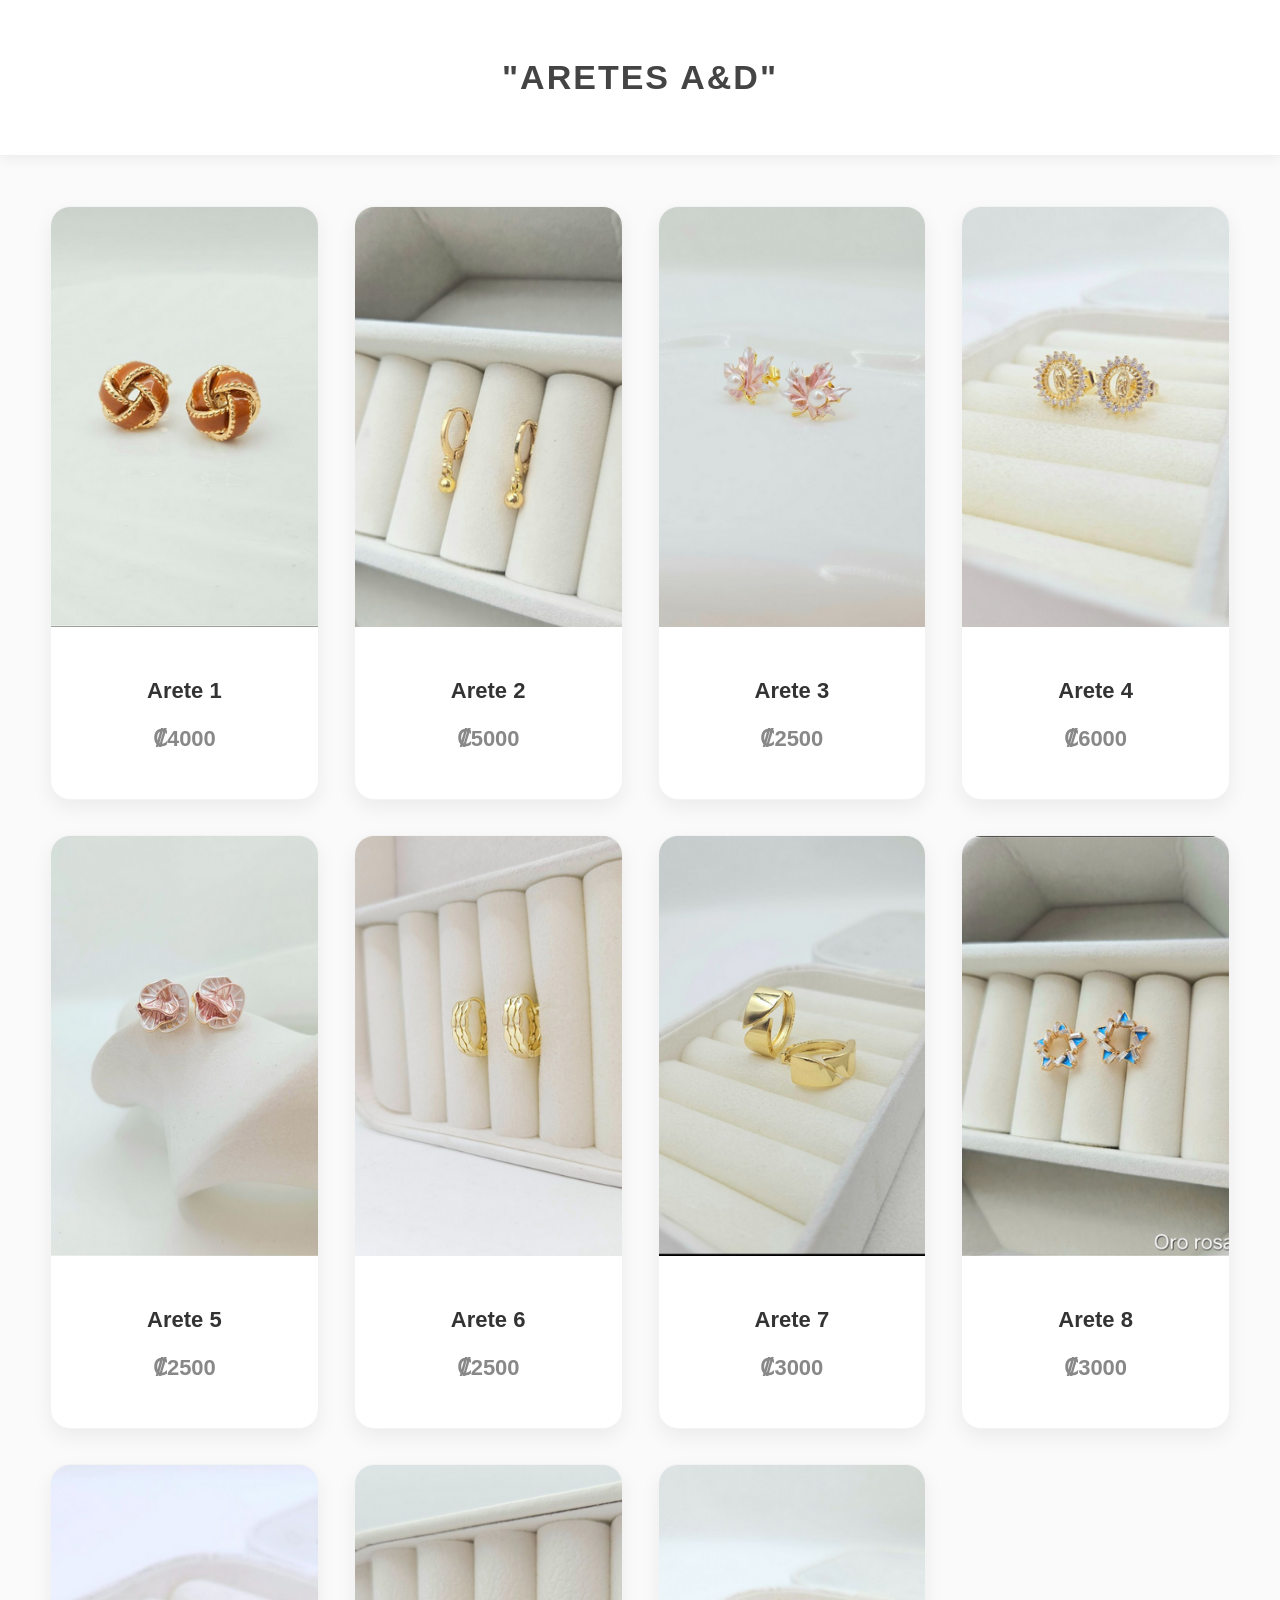
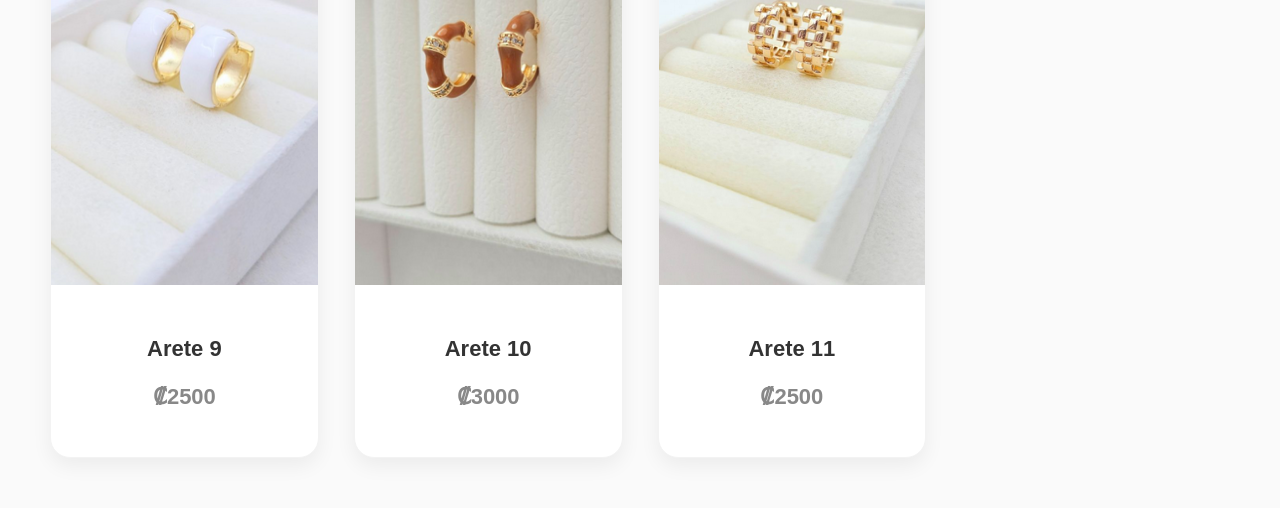
==== index.html @ ecc65268 "Rename Index.html to index.html" ====
<!DOCTYPE html>
<html lang="es">
<head>
    <meta charset="UTF-8">
    <meta name="viewport" content="width=device-width, initial-scale=1.0">
    <title>Aretes AYD</title>

    <link rel="stylesheet" href="CSS/css.css">
</head>
<body>

    <header>
        <h1>"ARETES A&D" </h1>
    </header>

    <section class="productos" id="productos"></section>

    <script src="Js/js.js"></script>

</body>
</html>
---- CSS/css.css ----
body {
    margin: 0;
    font-family: Arial, sans-serif;
    background: #fafafa;
}

/* HEADER */
header {
    text-align: center;
    padding: 35px;
    background: #ffffff;
    box-shadow: 0 4px 12px rgba(0,0,0,.05);
    border-bottom: 1px solid #f0f0f0;
}

h1 {
    color: #444;
    font-size: 34px;
    letter-spacing: 2px;
}

/* GRID PRODUCTOS */
.productos {
    display: grid;

    /* máximo 4 por fila */
    grid-template-columns: repeat(4, 1fr);

    gap: 35px;
    padding: 50px;
    max-width: 1700px;
    margin: auto;
}

/* TARJETAS */
.card {
    background: #ffffff;
    border-radius: 20px;
    overflow: hidden;
    cursor: pointer;
    transition: .35s;
    box-shadow: 0 8px 20px rgba(0,0,0,.06);
    border: 1px solid #f3f3f3;
}

/* Hover elegante */
.card:hover {
    transform: translateY(-10px);
    box-shadow: 0 18px 35px rgba(0,0,0,.12);
}

/* IMÁGENES MÁS GRANDES */
.card img {
    width: 100%;
    height: 420px;
    object-fit: cover;
}

/* TEXTO */
.info {
    padding: 25px;
    text-align: center;
}

.info h3 {
    color: #333;
    font-size: 22px;
    margin-bottom: 12px;
}

.precio {
    color: #888;
    font-weight: bold;
    font-size: 22px;
}

/* TABLET */
@media (max-width: 1200px) {
    .productos {
        grid-template-columns: repeat(3, 1fr);
    }
}

/* CELULAR */
@media (max-width: 768px) {
    .productos {
        grid-template-columns: repeat(2, 1fr);
        padding: 20px;
        gap: 20px;
    }

    .card img {
        height: 260px;
    }

    h1 {
        font-size: 24px;
    }
}
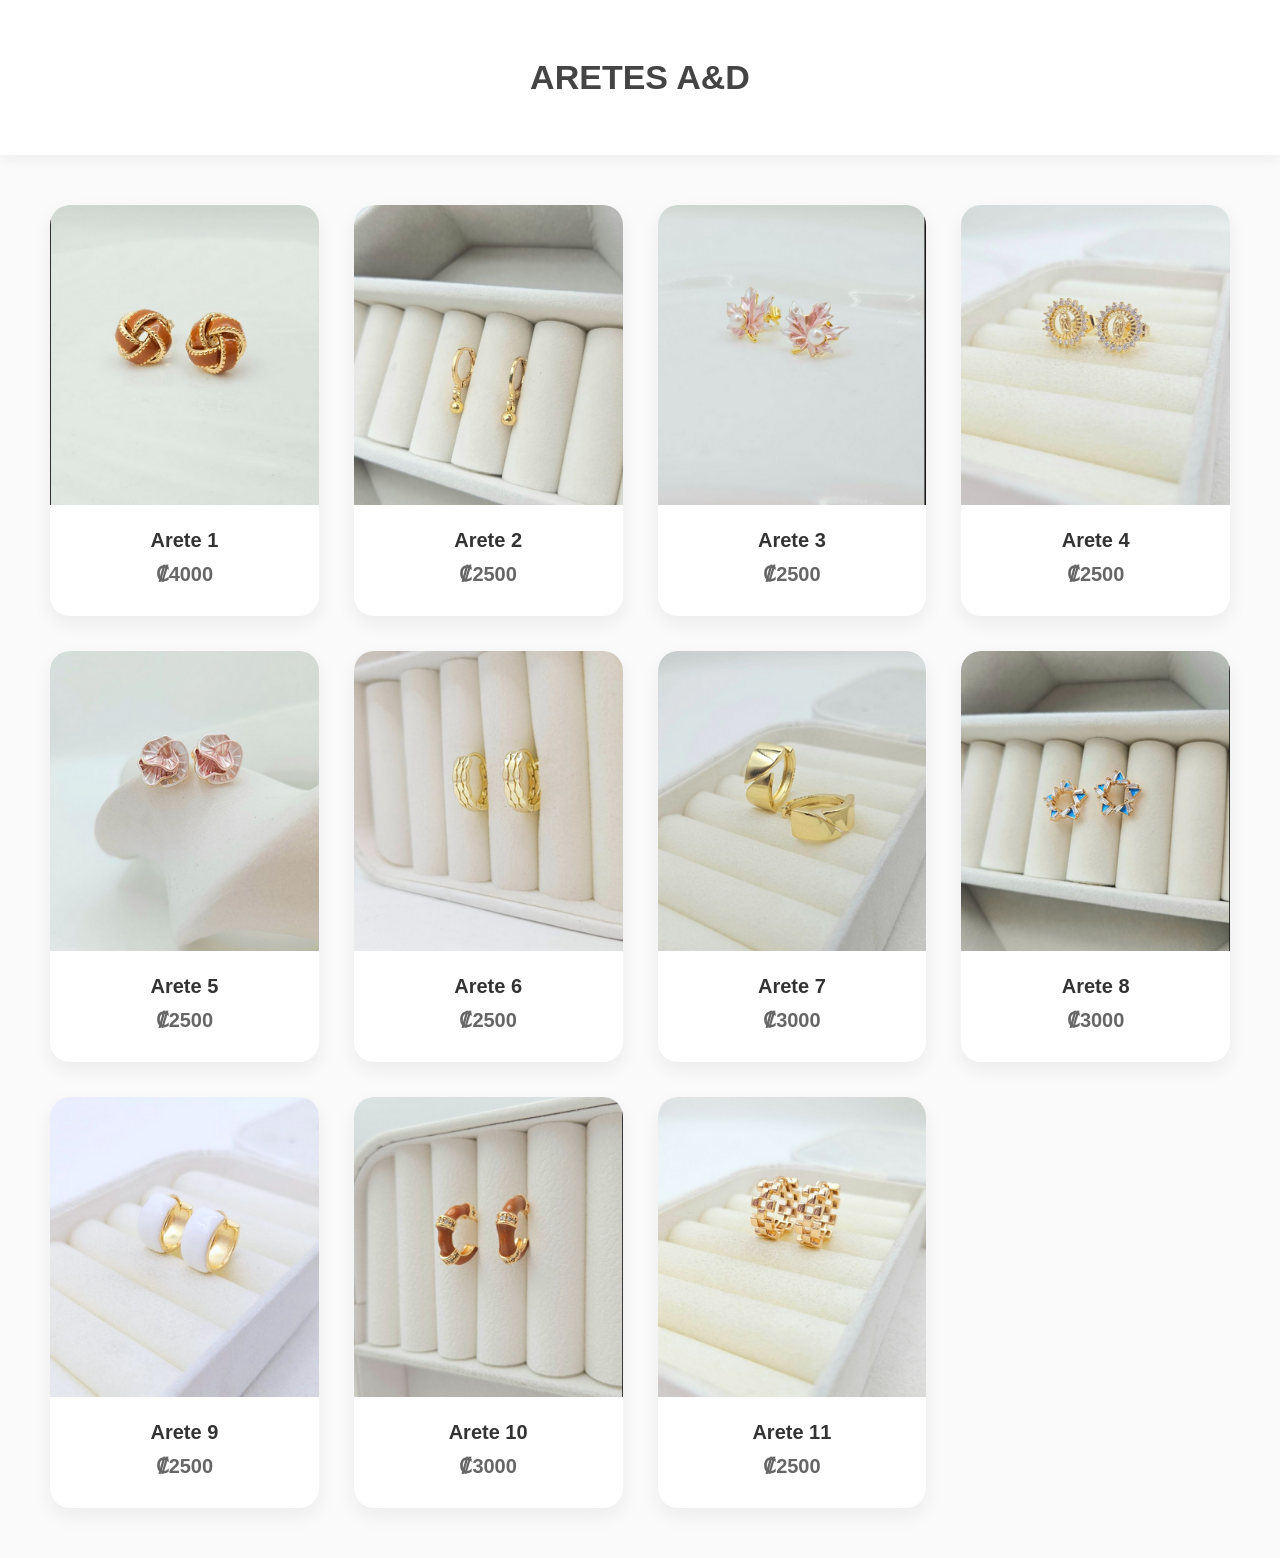
==== commit e4878f78: "arreglos" ====
--- a/index.html
+++ b/index.html
@@ -3,14 +3,13 @@
 <head>
     <meta charset="UTF-8">
     <meta name="viewport" content="width=device-width, initial-scale=1.0">
-    <title>Aretes AYD</title>
-
+    <title>Aretes A&D</title>
     <link rel="stylesheet" href="CSS/css.css">
 </head>
 <body>
 
     <header>
-        <h1>"ARETES A&D" </h1>
+        <h1>ARETES A&D</h1>
     </header>
 
     <section class="productos" id="productos"></section>
@@ -18,4 +17,4 @@
     <script src="Js/js.js"></script>
 
 </body>
-</html>
+</html>
--- a/CSS/css.css
+++ b/CSS/css.css
@@ -4,96 +4,108 @@
     background: #fafafa;
 }
 
-/* HEADER */
 header {
     text-align: center;
     padding: 35px;
-    background: #ffffff;
+    background: #fff;
     box-shadow: 0 4px 12px rgba(0,0,0,.05);
-    border-bottom: 1px solid #f0f0f0;
 }
 
 h1 {
     color: #444;
     font-size: 34px;
-    letter-spacing: 2px;
 }
 
-/* GRID PRODUCTOS */
+/* GRID */
 .productos {
     display: grid;
-
-    /* máximo 4 por fila */
     grid-template-columns: repeat(4, 1fr);
-
     gap: 35px;
     padding: 50px;
-    max-width: 1700px;
+    max-width: 1600px;
     margin: auto;
 }
 
-/* TARJETAS */
+/* CARD */
 .card {
-    background: #ffffff;
+    background: white;
     border-radius: 20px;
     overflow: hidden;
     cursor: pointer;
-    transition: .35s;
+    transition: .3s;
     box-shadow: 0 8px 20px rgba(0,0,0,.06);
-    border: 1px solid #f3f3f3;
 }
 
-/* Hover elegante */
 .card:hover {
-    transform: translateY(-10px);
-    box-shadow: 0 18px 35px rgba(0,0,0,.12);
+    transform: translateY(-8px);
 }
 
-/* IMÁGENES MÁS GRANDES */
+/* Deshabilita efectos si está agotado */
+.card.deshabilitado {
+    cursor: default;
+}
+
+.card.deshabilitado:hover {
+    transform: none;
+    box-shadow: 0 8px 20px rgba(0,0,0,.06);
+}
+
+/* IMG (Ajustada a 300px para dar espacio al texto del stock) */
 .card img {
     width: 100%;
-    height: 420px;
+    height: 300px; 
     object-fit: cover;
 }
 
-/* TEXTO */
+/* INFO */
 .info {
-    padding: 25px;
+    padding: 20px;
     text-align: center;
 }
 
 .info h3 {
+    font-size: 20px;
     color: #333;
-    font-size: 22px;
-    margin-bottom: 12px;
+    margin: 0 0 10px 0;
 }
 
 .precio {
-    color: #888;
+    font-size: 20px;
     font-weight: bold;
-    font-size: 22px;
+    color: #666;
+    margin: 0 0 10px 0;
 }
 
-/* TABLET */
+/* STOCK (Color gris si hay disponibles) */
+.stock {
+    color: #777;
+    font-weight: bold;
+    font-size: 18px;
+    margin: 0;
+}
+
+/* AGOTADO (Color rojo si es 0) */
+.agotado {
+    color: red;
+    font-weight: bold;
+    font-size: 18px;
+    margin: 0;
+}
+
+/* RESPONSIVE */
 @media (max-width: 1200px) {
     .productos {
         grid-template-columns: repeat(3, 1fr);
     }
 }
 
-/* CELULAR */
 @media (max-width: 768px) {
     .productos {
         grid-template-columns: repeat(2, 1fr);
         padding: 20px;
-        gap: 20px;
     }
 
     .card img {
-        height: 260px;
-    }
-
-    h1 {
-        font-size: 24px;
+        height: 220px;
     }
 }
